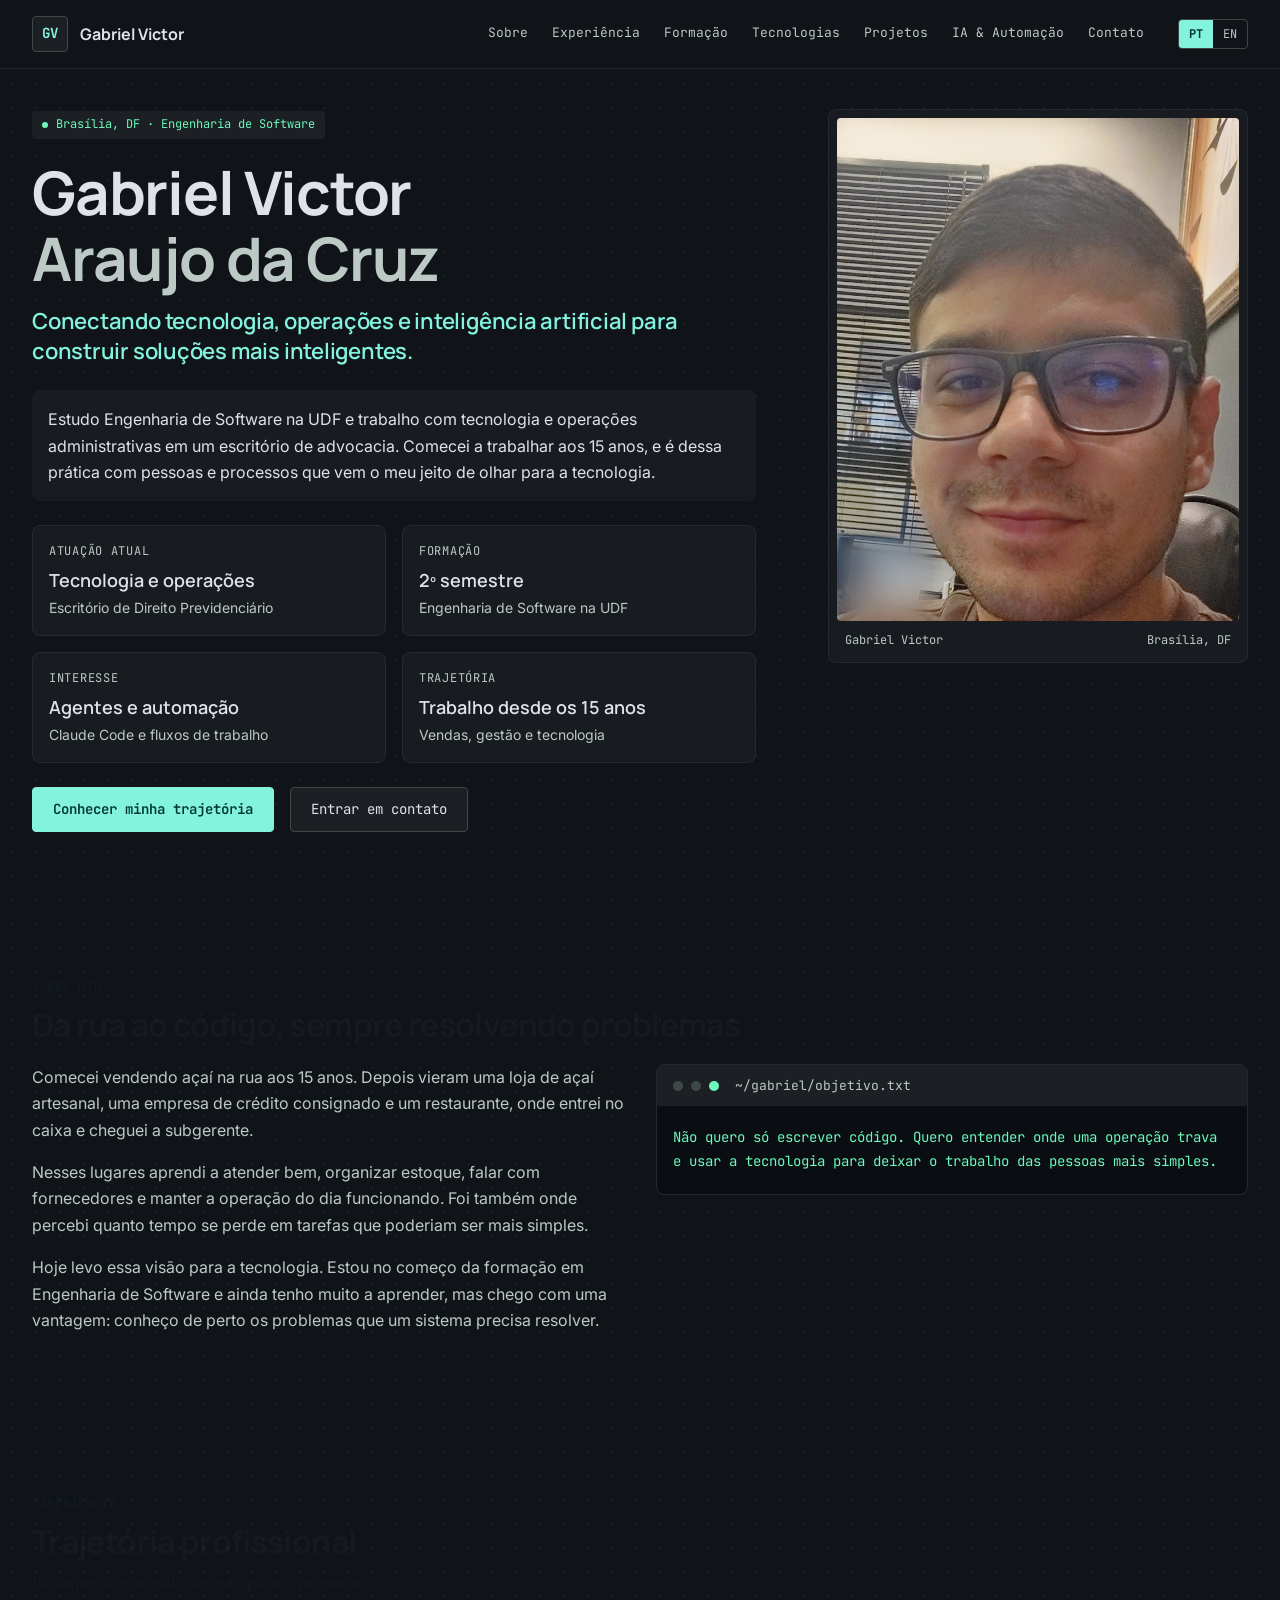
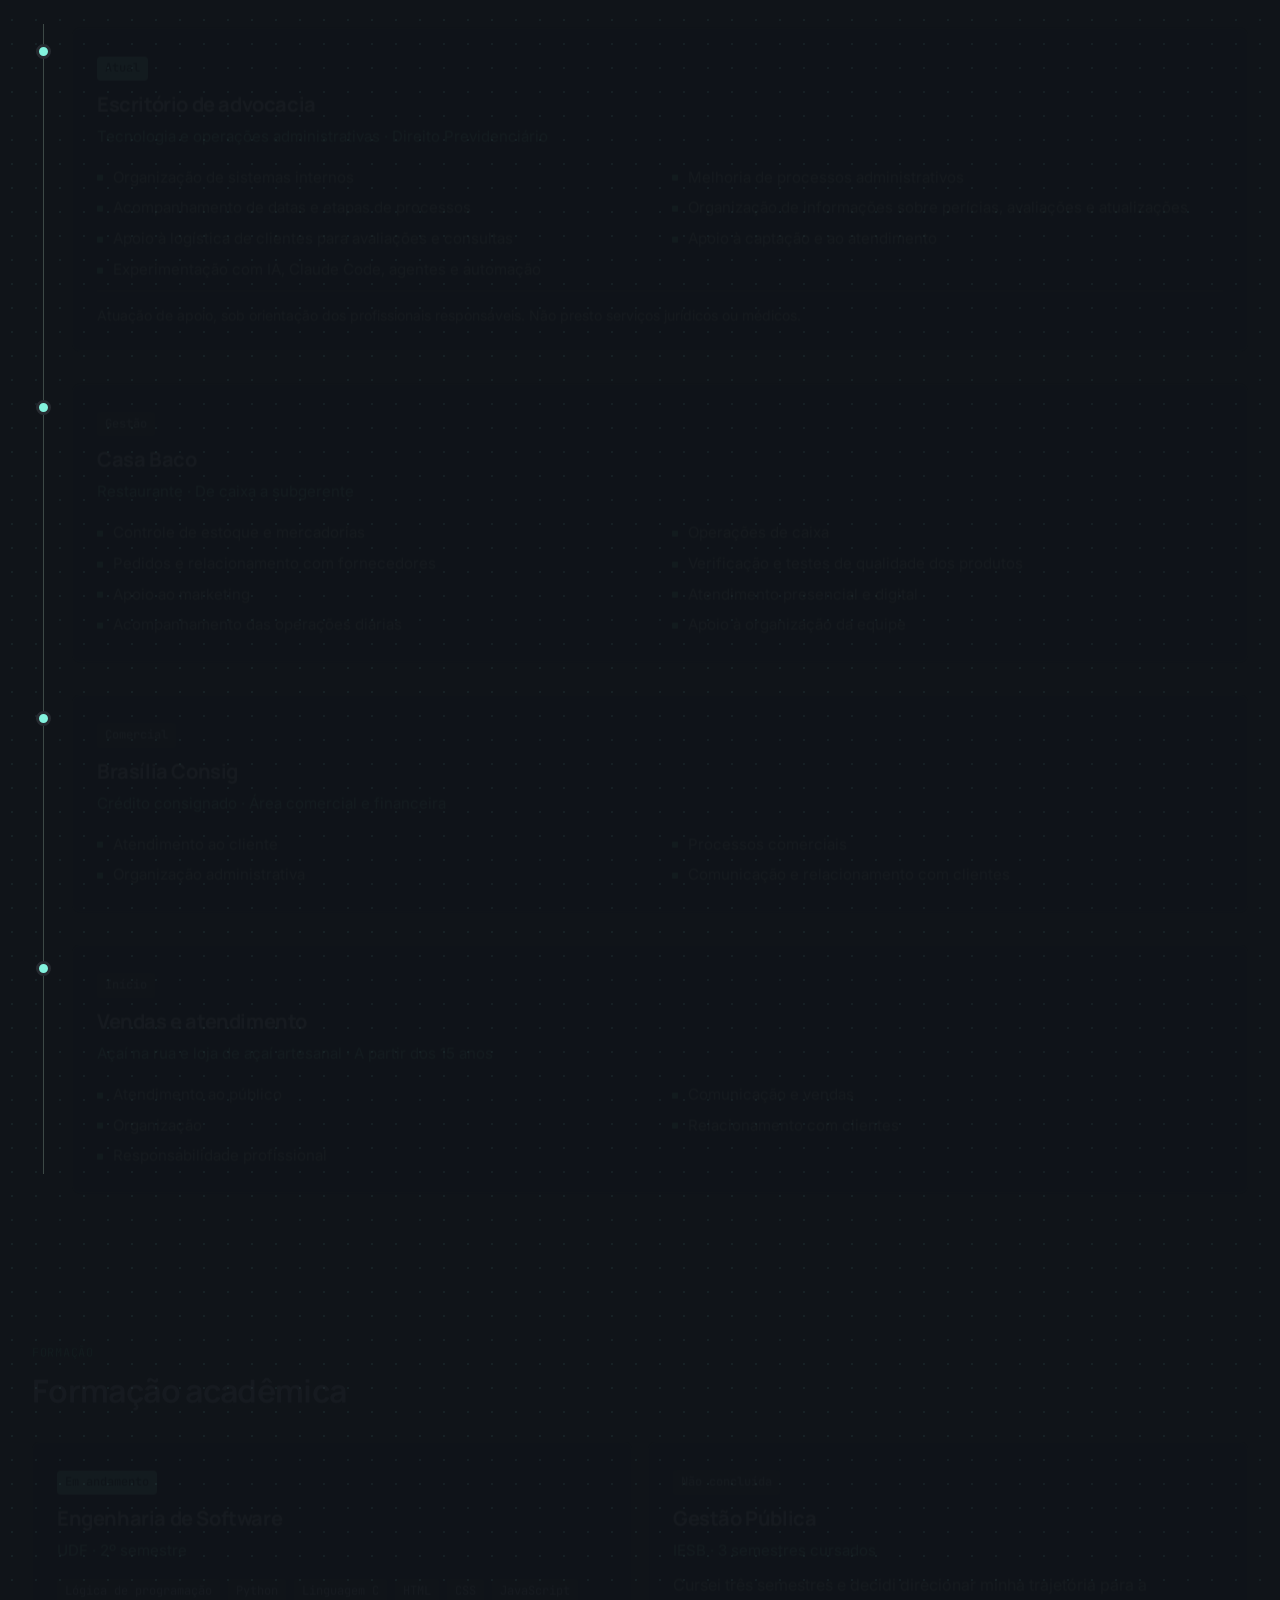
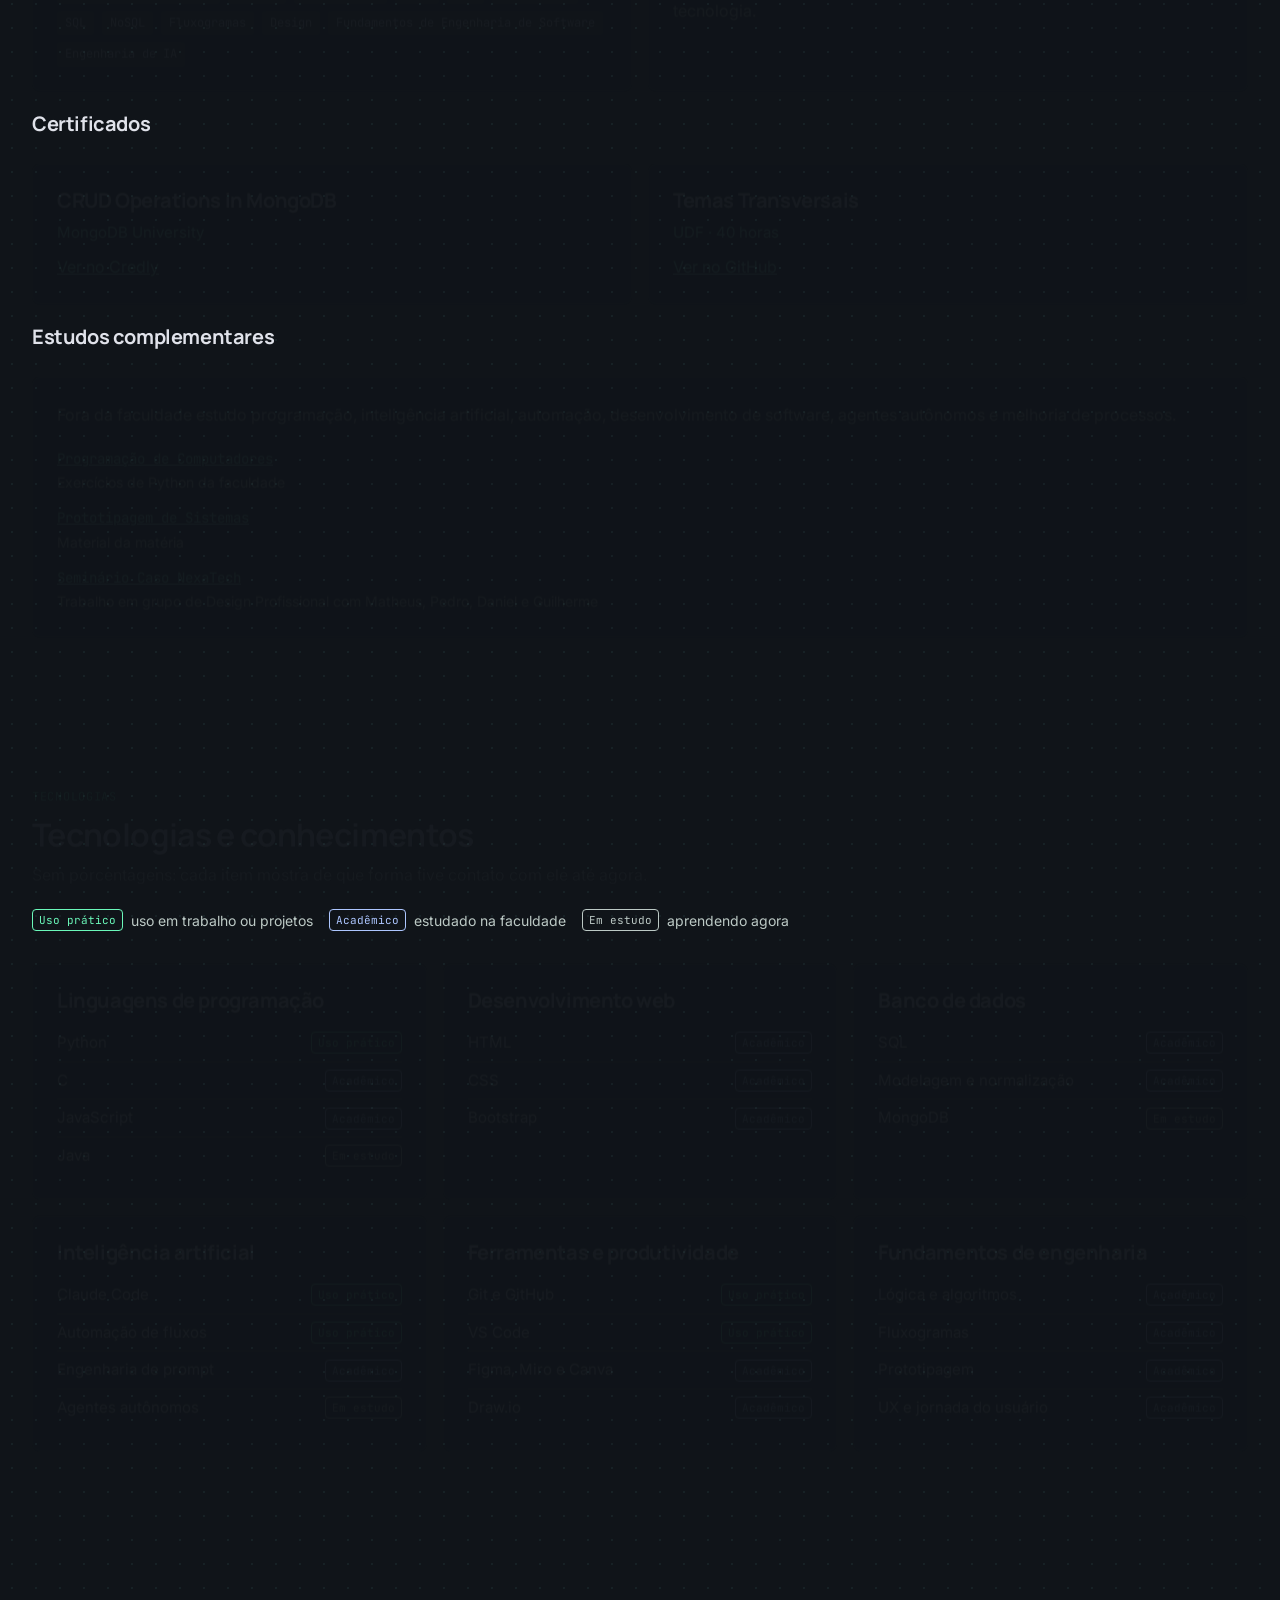
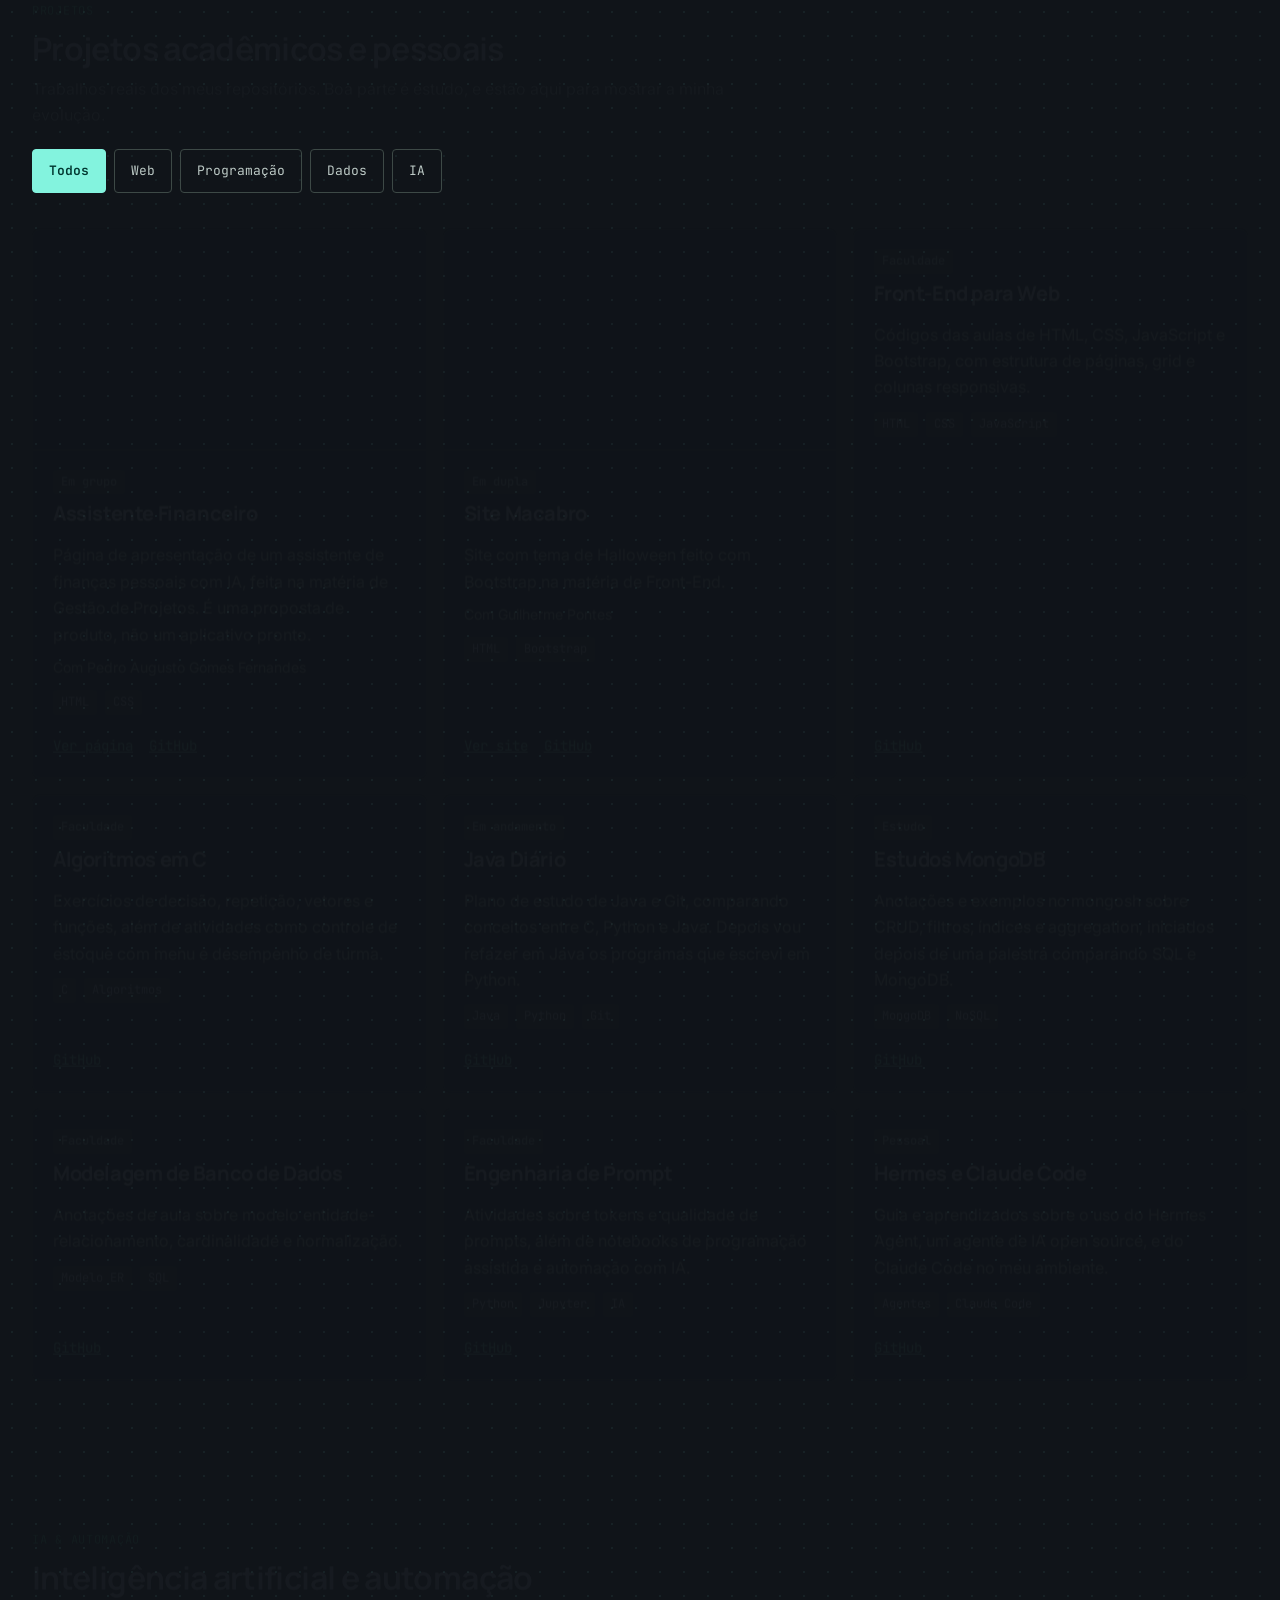
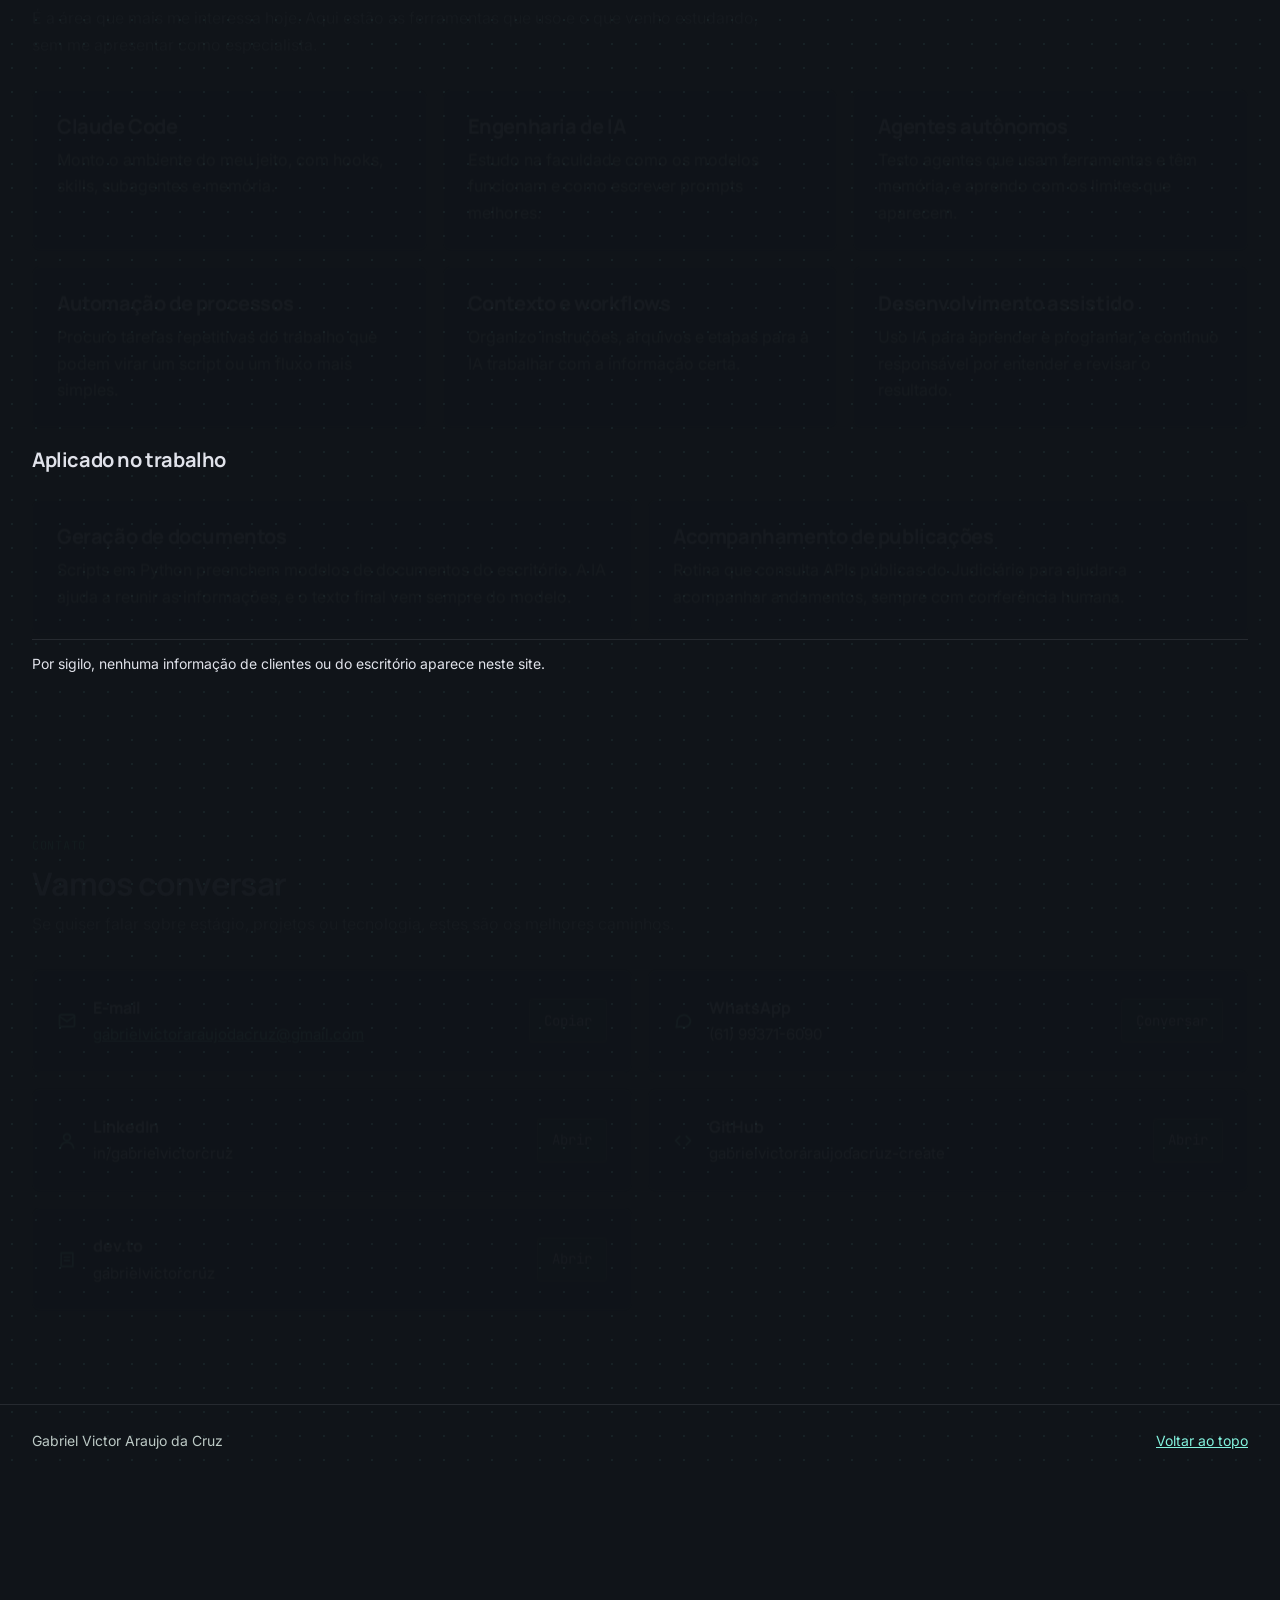
==== index.html @ 95eb4e46 "Primeira versão do portfólio em português e inglês" ====
<!DOCTYPE html>
<html lang="pt-BR">
<head>
  <meta charset="utf-8">
  <title>Gabriel Victor Araujo da Cruz</title>
  <meta http-equiv="refresh" content="0; url=pt-BR/index.html">
  <link rel="canonical" href="https://gabrielvictoraraujodacruz-create.github.io/portfolio-gabriel/pt-BR/index.html">
</head>
<body>
  <p><a href="pt-BR/index.html">Abrir o portfólio em português</a> · <a href="en/index.html">Open in English</a></p>
</body>
</html>
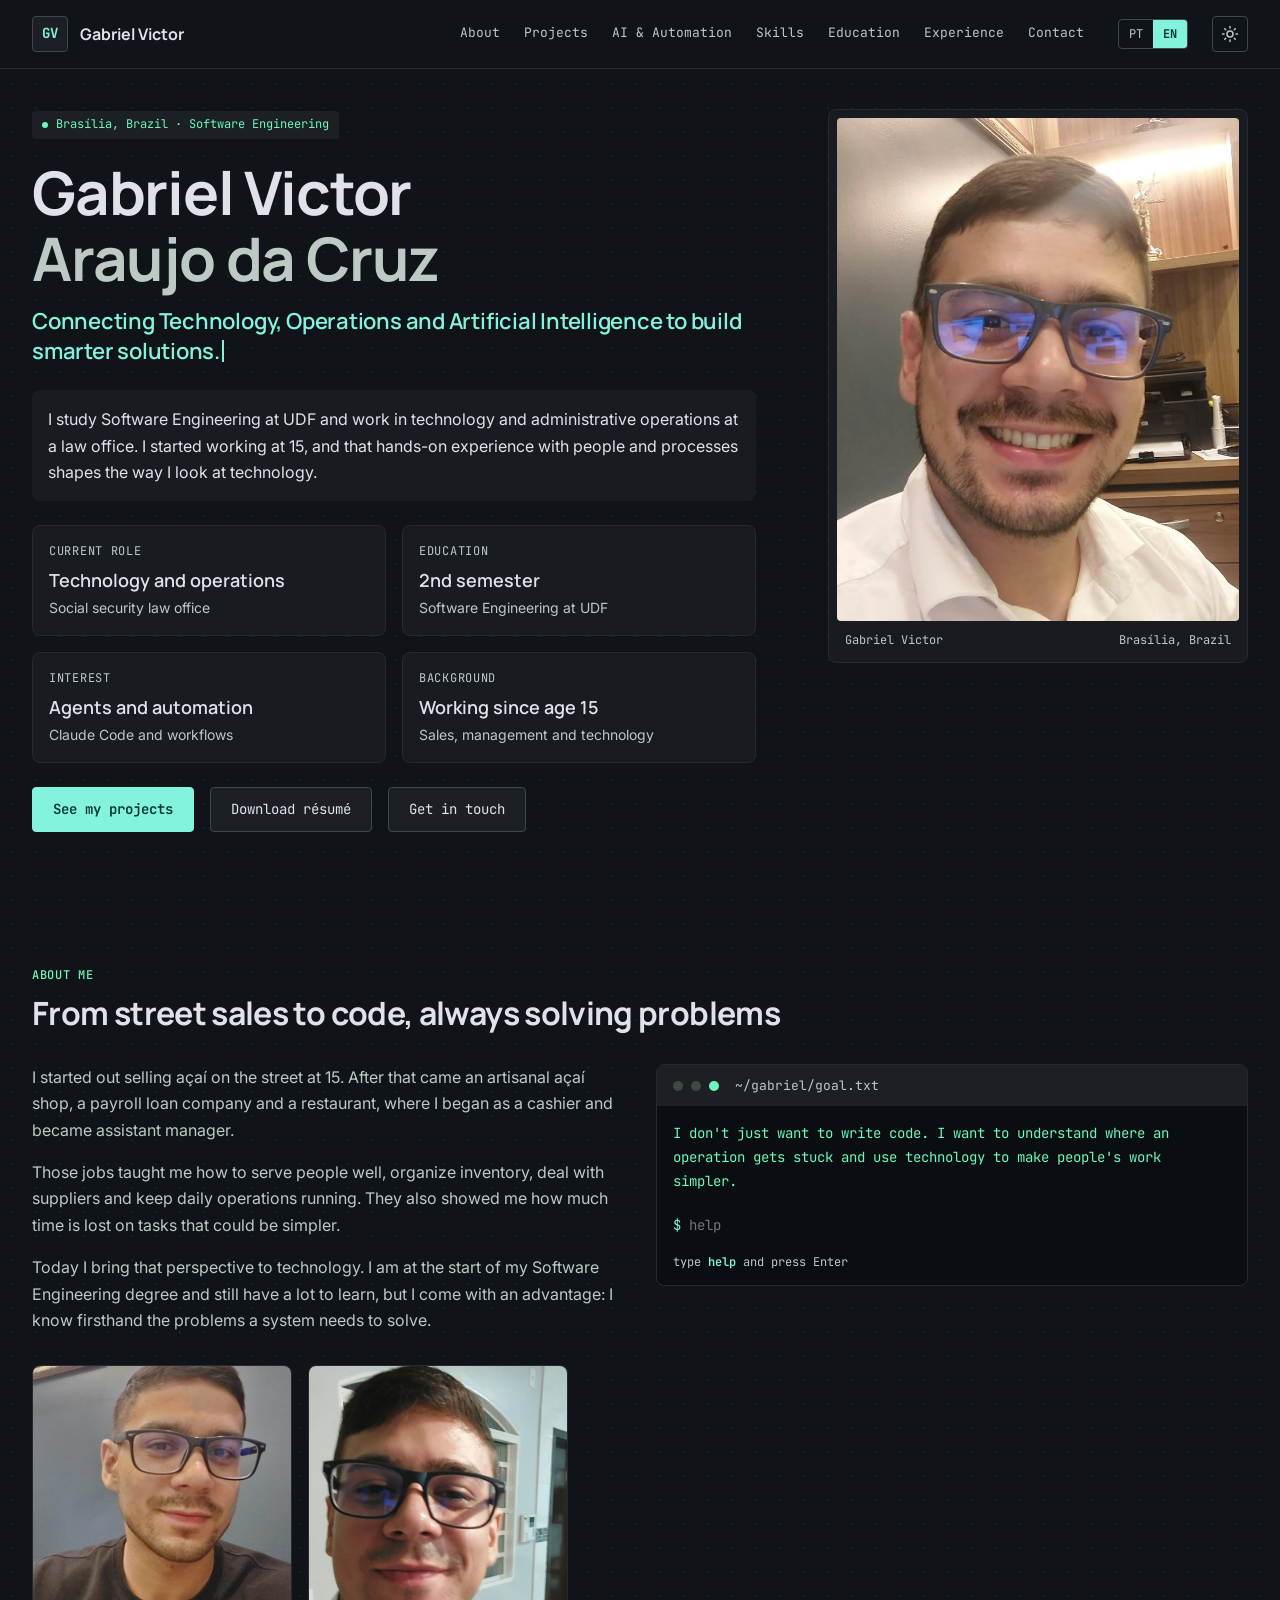
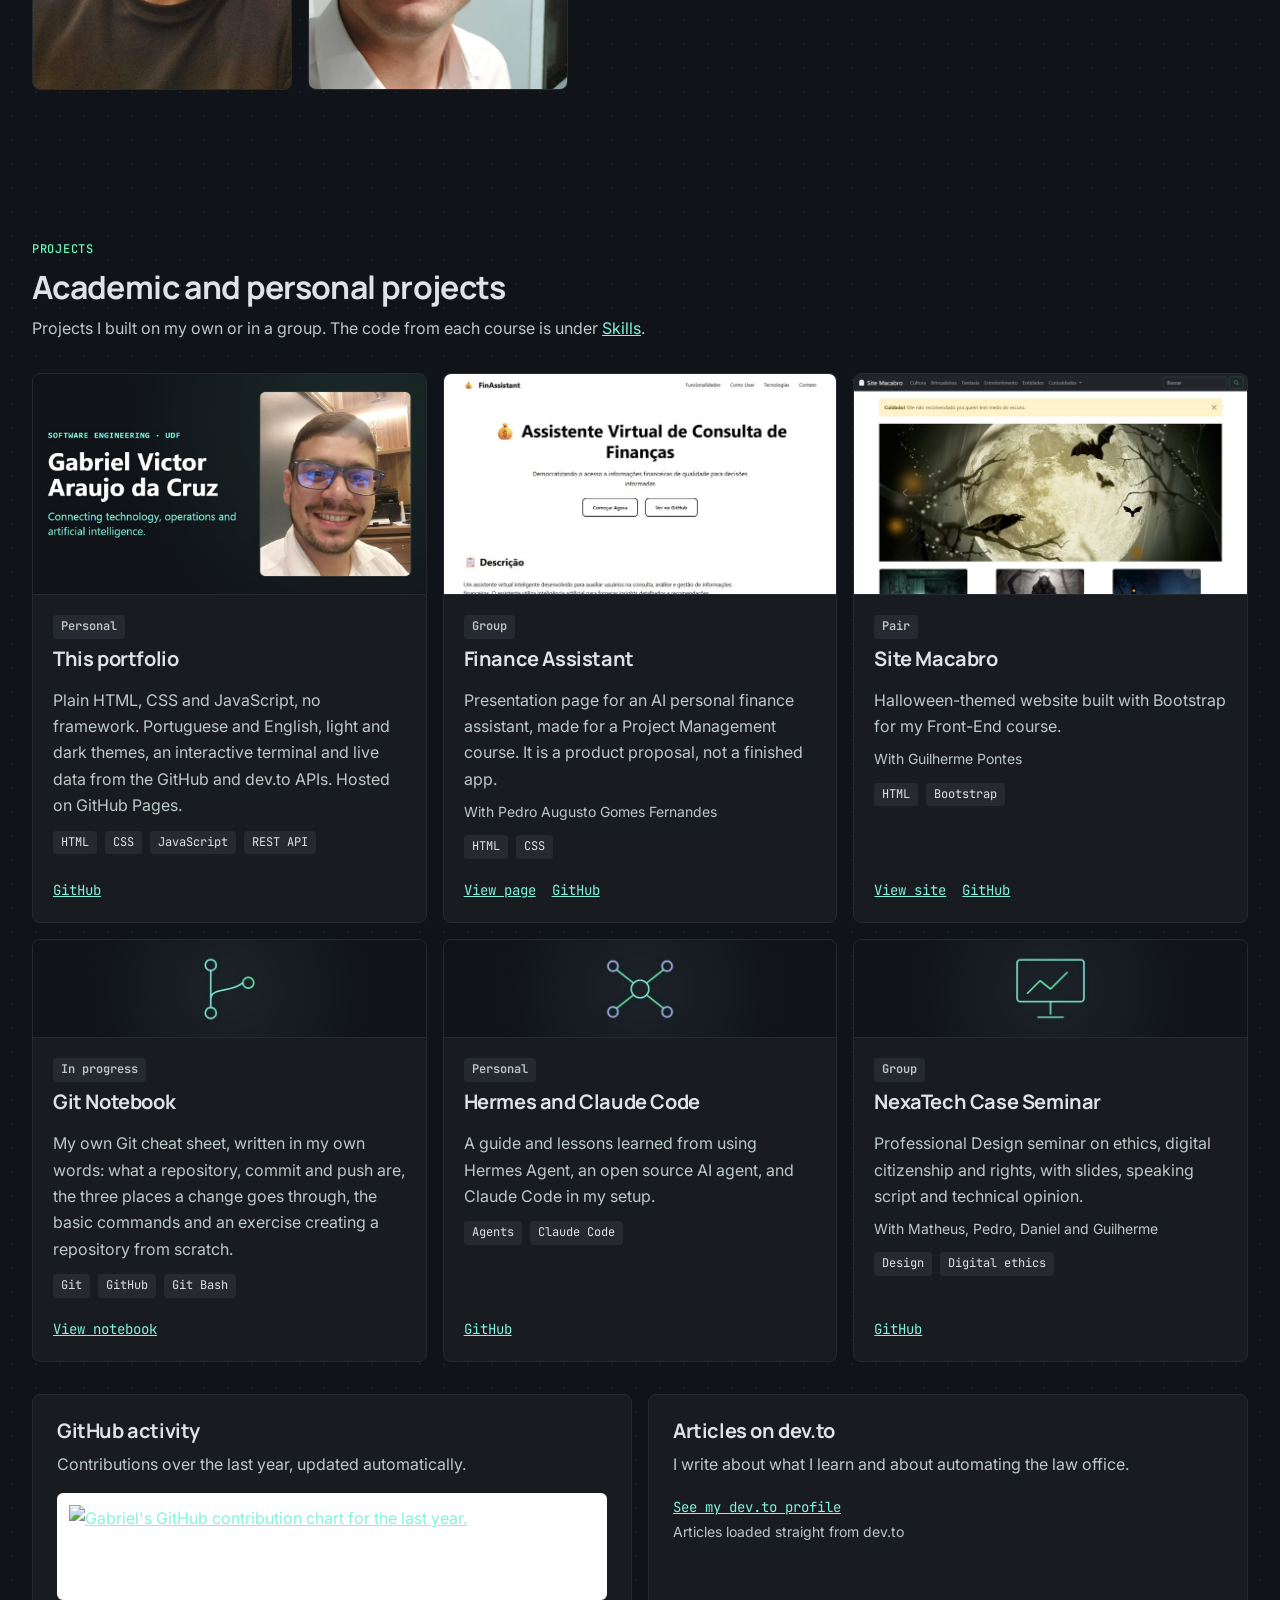
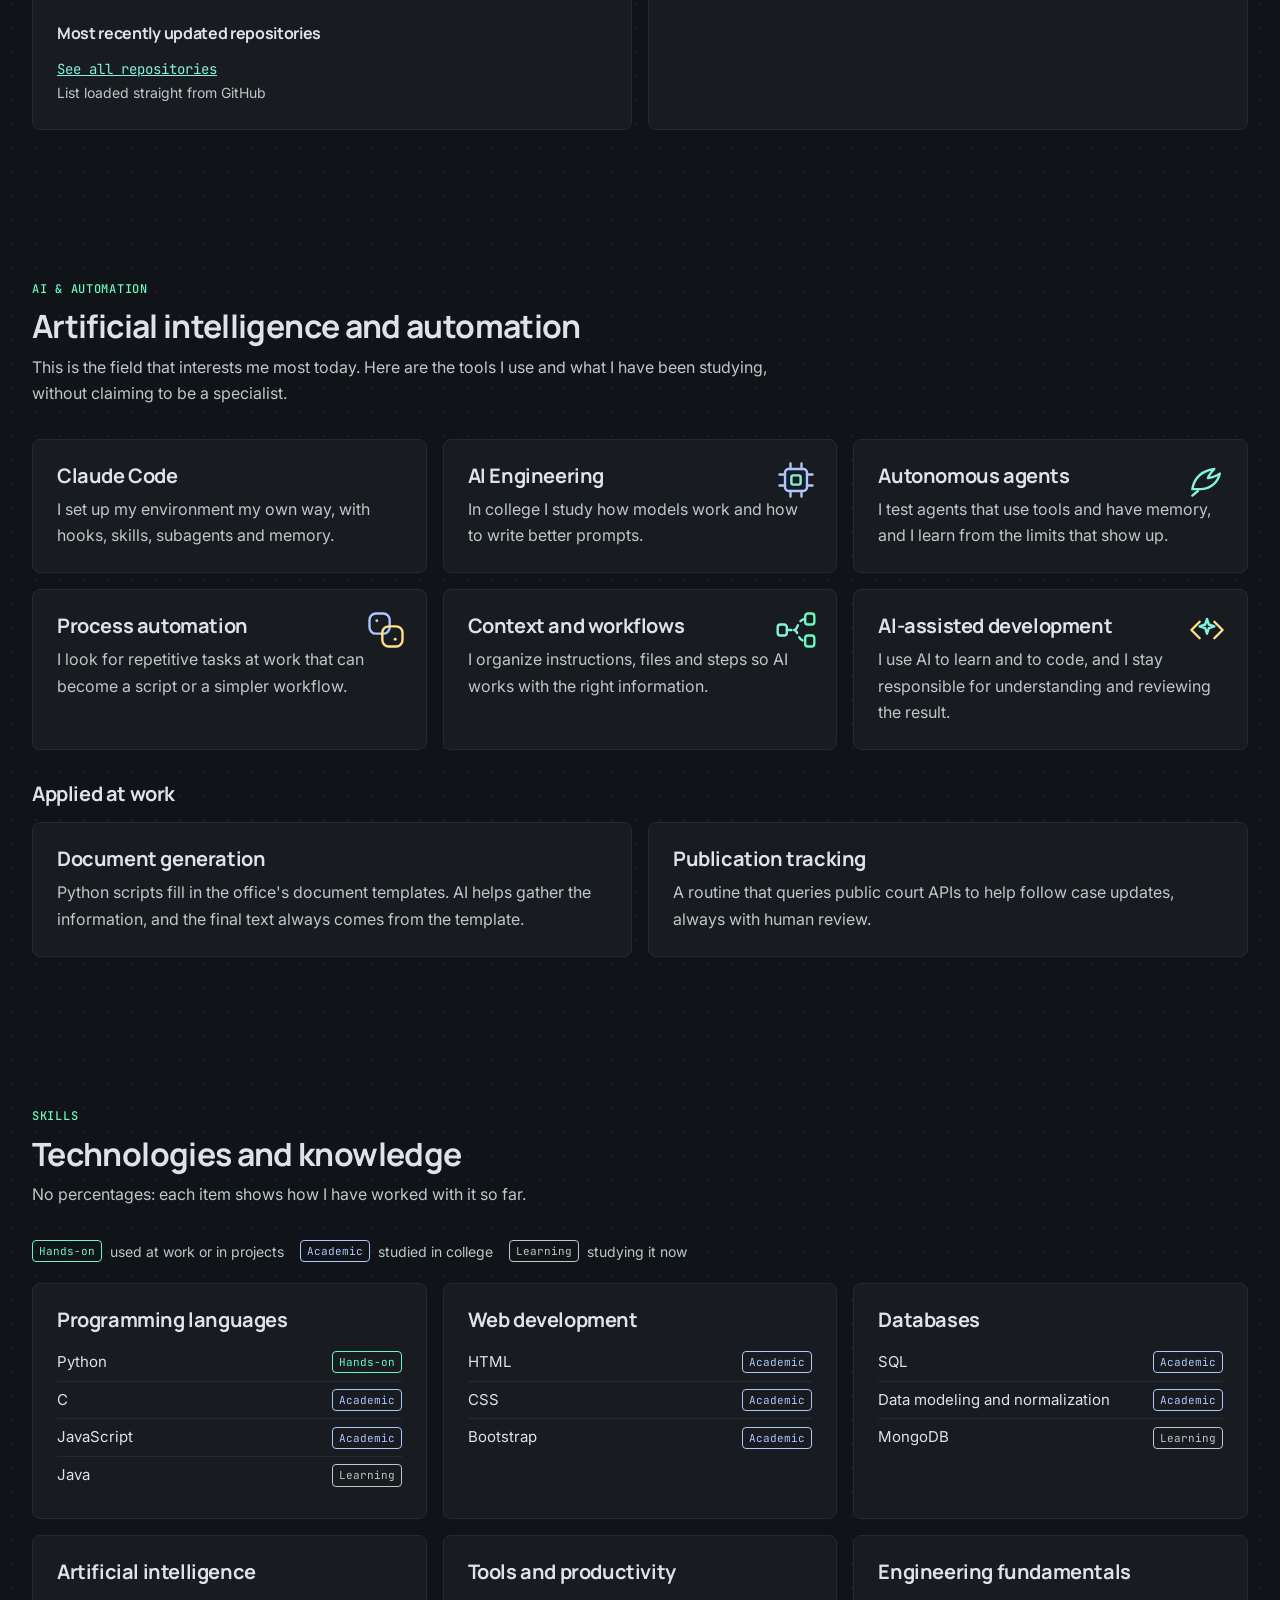
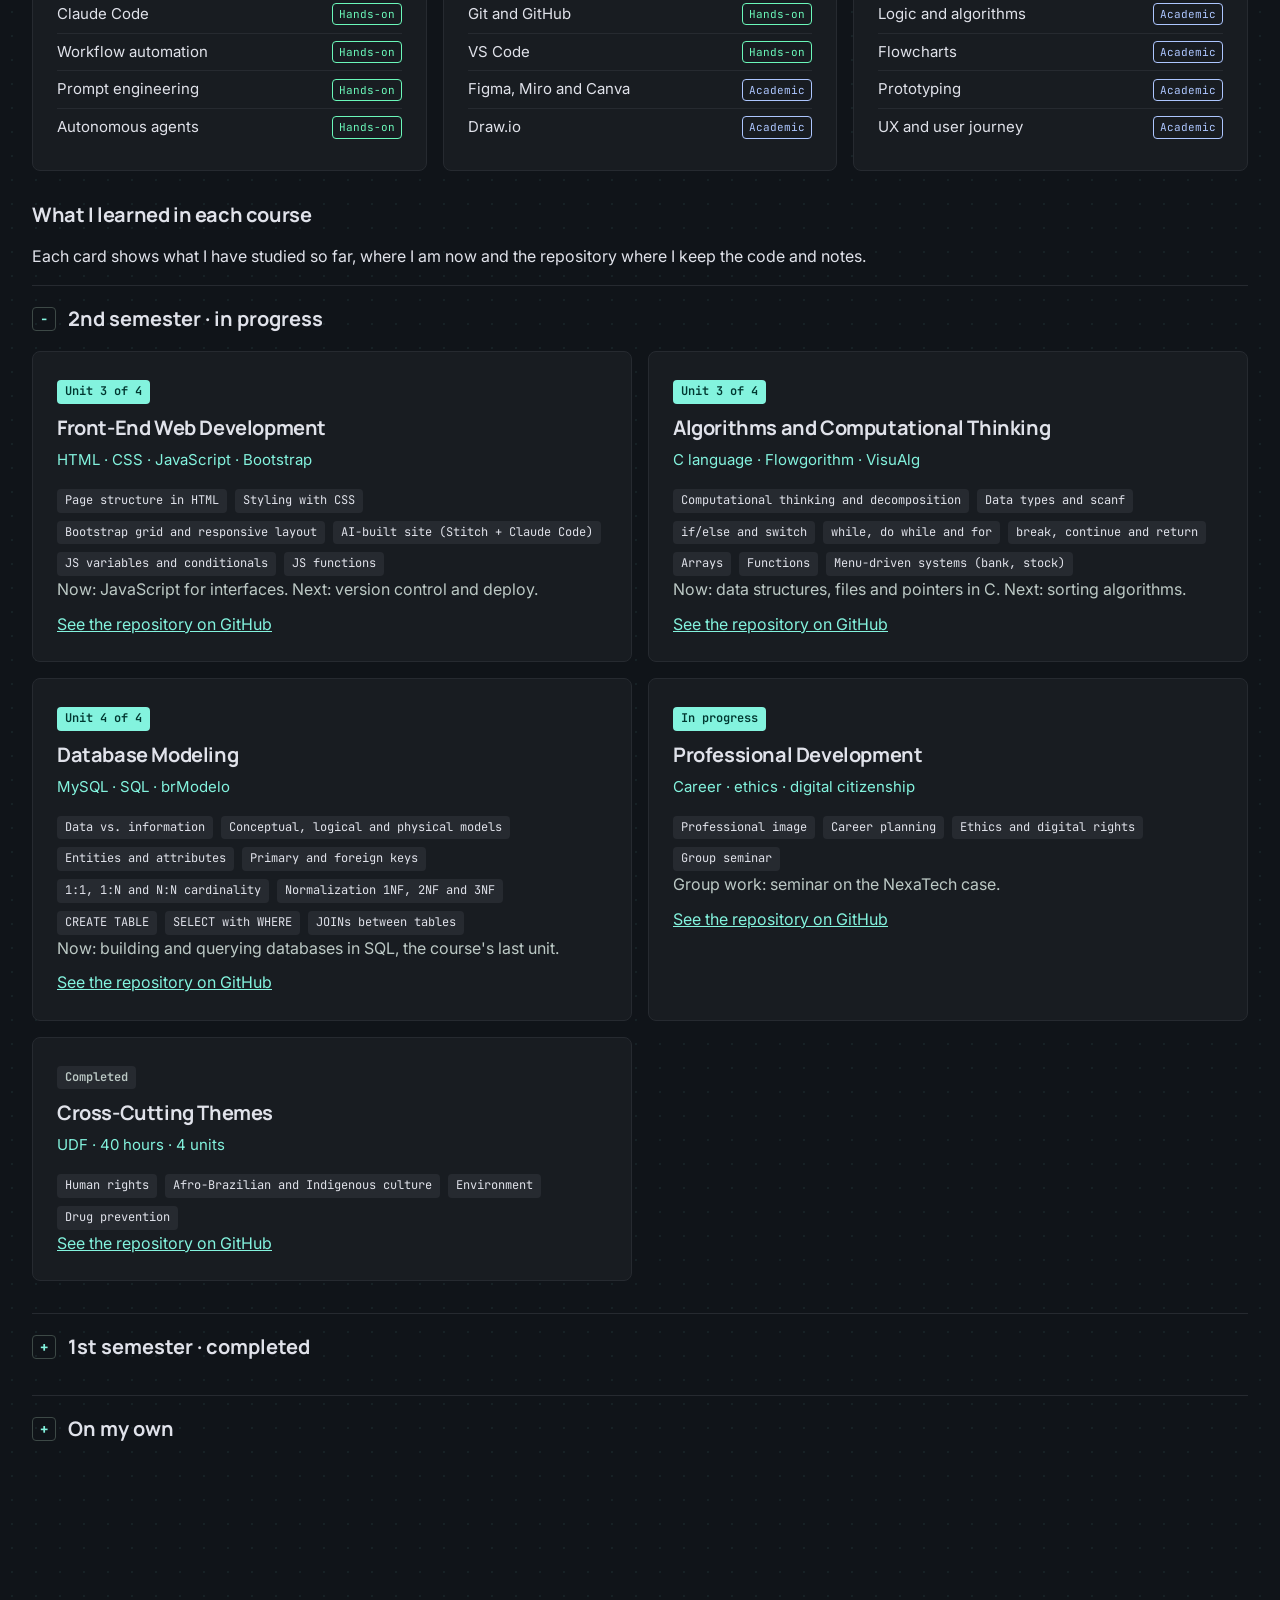
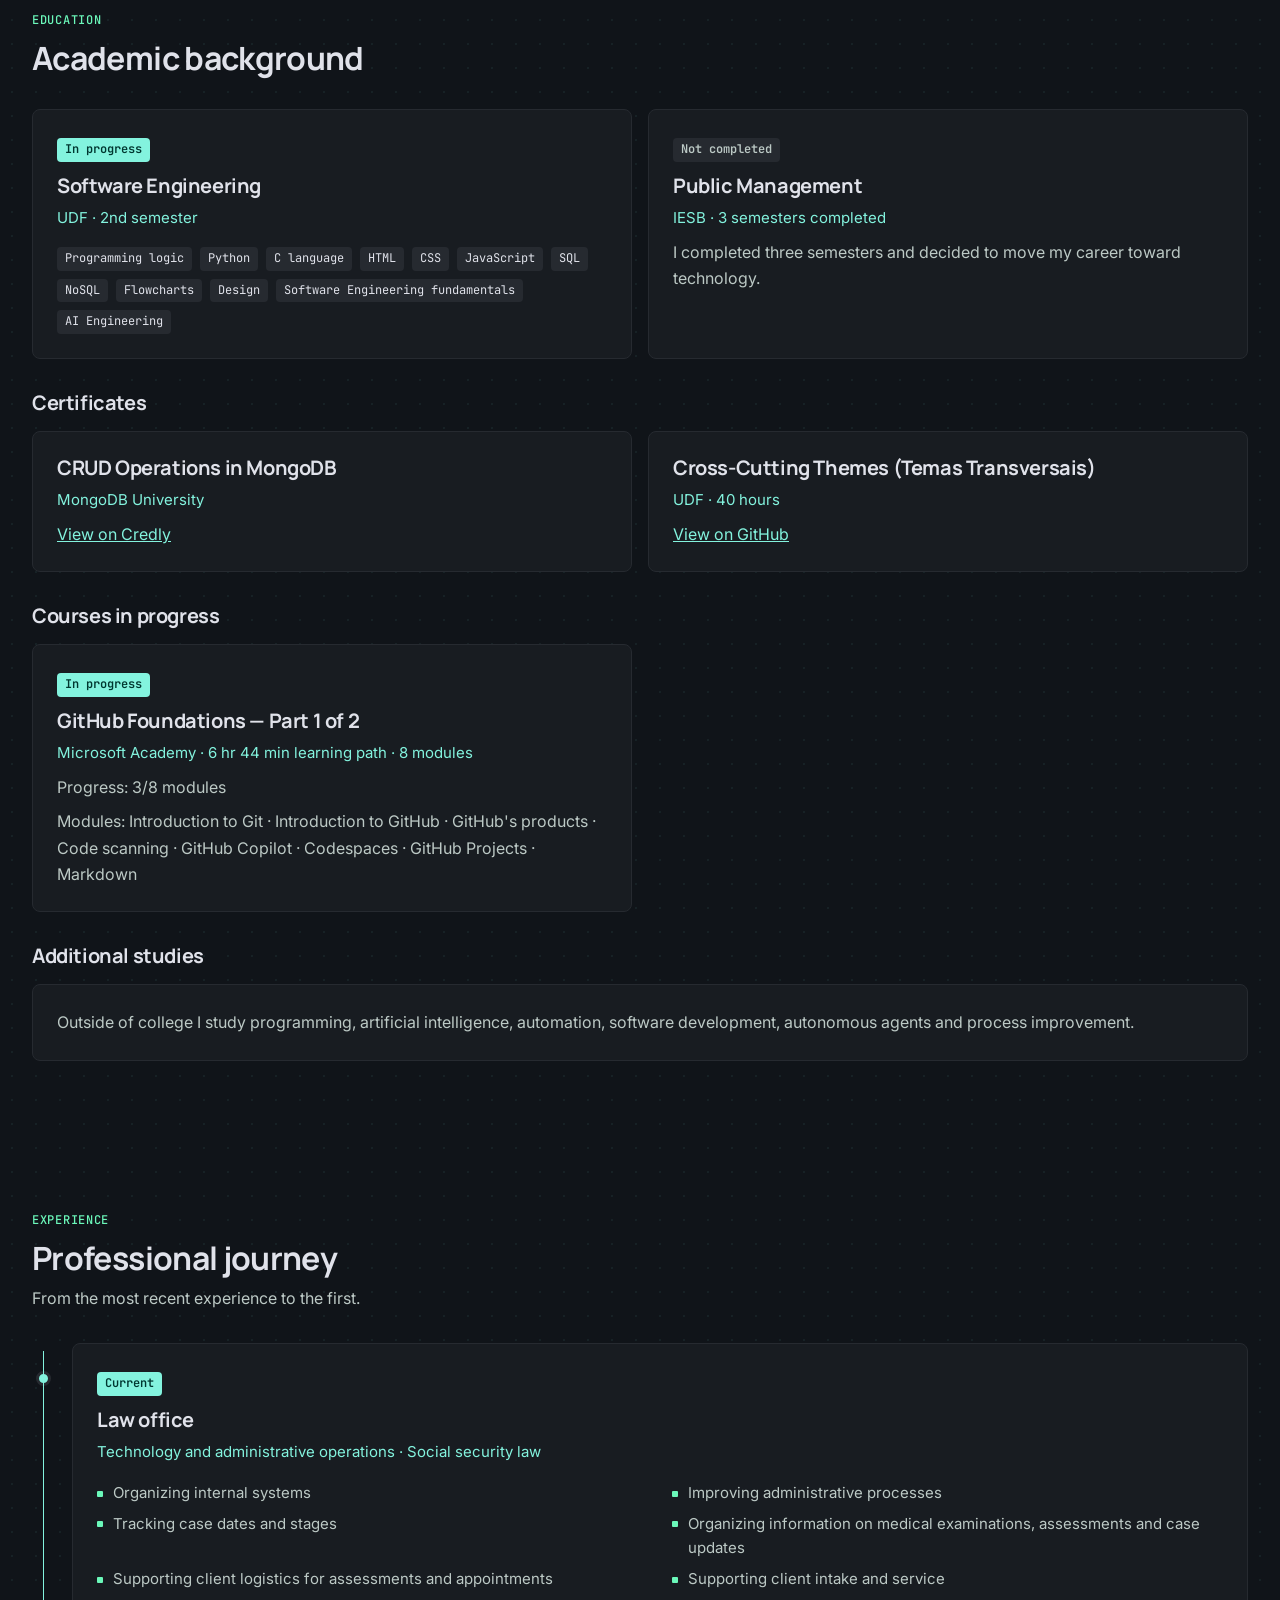
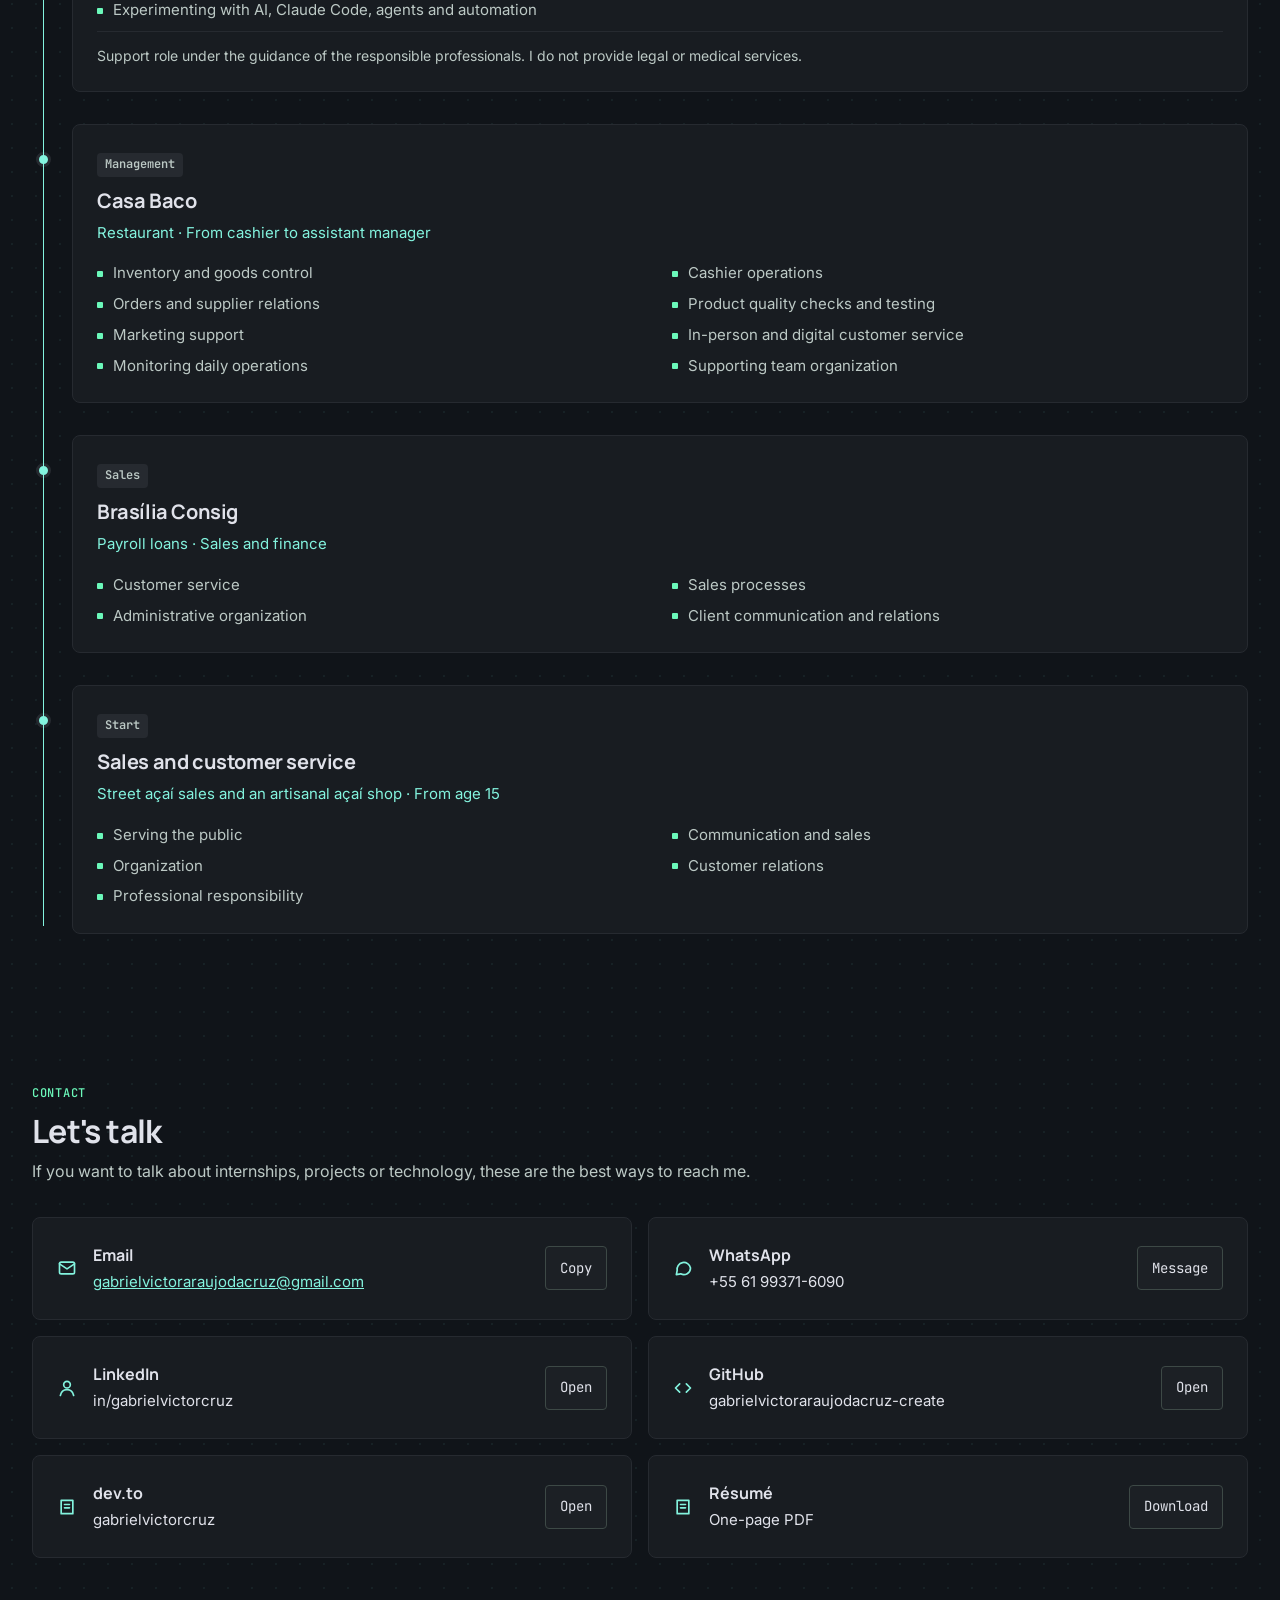
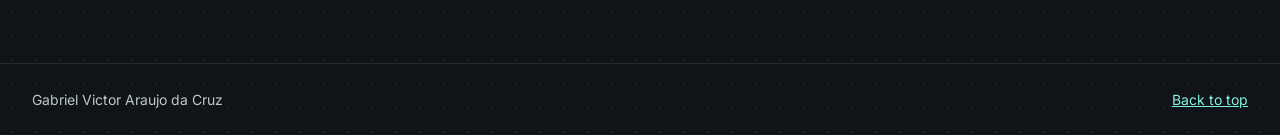
==== commit ef064bf2: "Reorganiza o site e adiciona terminal, currículo, atividade do GitHub e matérias Nova ordem das seçõ" ====
--- a/index.html
+++ b/index.html
@@ -3,7 +3,8 @@
 <head>
   <meta charset="utf-8">
   <title>Gabriel Victor Araujo da Cruz</title>
-  <meta http-equiv="refresh" content="0; url=pt-BR/index.html">
+  <script>location.replace((navigator.language || "pt").toLowerCase().startsWith("pt") ? "pt-BR/index.html" : "en/index.html")</script>
+  <meta http-equiv="refresh" content="1; url=pt-BR/index.html">
   <link rel="canonical" href="https://gabrielvictoraraujodacruz-create.github.io/portfolio-gabriel/pt-BR/index.html">
 </head>
 <body>
